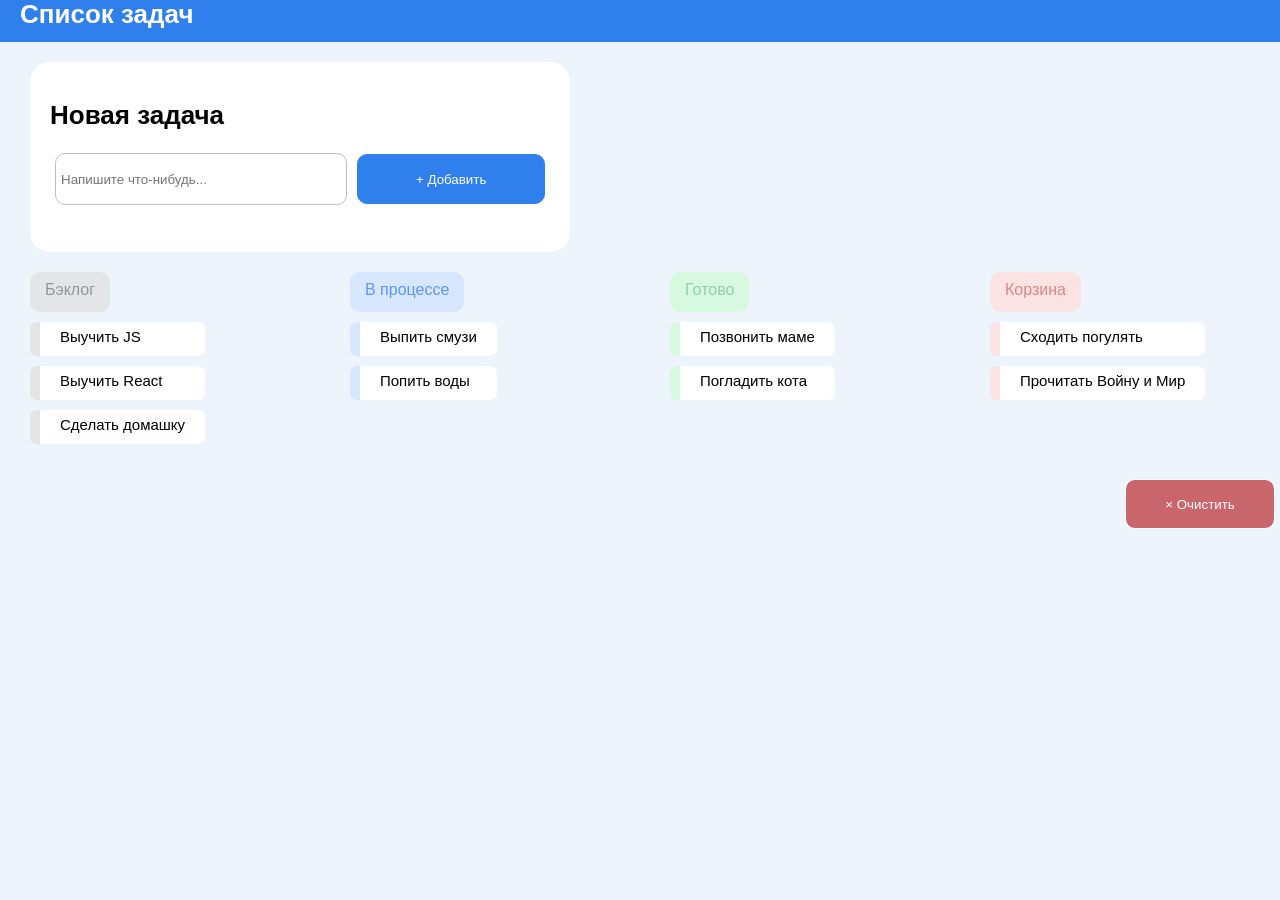
==== index.html @ 92730602 "Add all files to project" ====
<!DOCTYPE html>
<html lang="en">
<head>
    <meta charset="UTF-8">
    <meta name="viewport" content="width=device-width, initial-scale=1.0">
    <link rel="stylesheet" href="reset.css">
    <link rel="stylesheet" href="style.css">
    <title>Todo-list</title>
</head>
<body>
    
    <header>
        <h1 class="title">Список задач</h1>
    </header>
    <section class="new-task">
        <h2 class="new-task-title">Новая задача</h2>
        <article>
            <input type="text" class="new-task-text" placeholder="Напишите что-нибудь...">
            <button class="add-new-task">+ Добавить</button>
        </article>
        
    </section>
    <section class="container">
        <article class="tasks-container" id="backlog">
            <p class="tasks-title">Бэклог</p>
            <article class="task-list">
                <ul>
                    <li class="task">Выучить JS</li>
                    <li class="task">Выучить React</li>
                    <li class="task">Сделать домашку</li>
                </ul>
            </article>
        </article>
        <article class="tasks-container" id="in-process">
            <p class="tasks-title">В процессе</p>
            <article class="task-list">
                <ul>
                    <li class="task">Выпить смузи</li>
                    <li class="task">Попить воды</li>
                </ul>
            </article>
        </article>
        <article class="tasks-container" id="done">
            <p class="tasks-title">Готово</p>
            <article class="task-list">
                <ul>
                    <li class="task">Позвонить маме</li>
                    <li class="task">Погладить кота</li>
                </ul>
            </article>
        </article>
        <article class="tasks-container" id="bag">
            <p class="tasks-title">Корзина</p>
            <article class="task-list">
                <ul>
                    <li class="task">Сходить погулять</li>
                    <li class="task">Прочитать Войну и Мир</li>
                </ul>
            </article>
        </article>
    </section>
    <footer class="footer">
        <button class="clear-button"> × Очистить</button>
    </footer>
</body>
</html>
---- style.css ----
html,body {
    display: flex;
    flex-direction: column;
    align-items: flex-start;
    background-color: rgba(238, 244, 251, 1);
    font-family: Verdana, Geneva, Tahoma, sans-serif;
    padding: 0;
    margin: 0;
    height: 100%;
    width: 100%;
}

header {
    display: flex;
    flex-direction: row;
    align-items: flex-start;
    background-color: rgba(47, 128, 237, 1);
    color: white;
    font-family: Verdana, Geneva, Tahoma, sans-serif;
    font-size: 26px;
    font-weight: 600;
    margin: 0;
    padding: 1px 20px;
    height: 40px;
    width: 100%;
    text-align: start;
    margin-bottom: 20px;
}

.new-task {
    background-color: white;
    border-radius: 20px;
    height: 150px;
    width: 500px;
    padding: 20px;
    margin-left: 30px;
    margin-bottom: 20px;
}
.new-task article {
    display:flex;
    flex-direction: row;
    align-items: center;

}
.new-task-title {
    color: black;
    font-family: Verdana, Geneva, Tahoma, sans-serif;
    font-size: 26px;
    font-weight: 700;
    padding: 20px 0px;
}
.new-task-text {
    display:flex;
    border: 1px solid;
    border-radius: 10px;
    border-color: rgb(190, 190, 190);
    height: 40px;
    width: 300px;
    padding: 5px;
    margin: 5px;
}
.add-new-task{
    display:flex;
    align-items: center;
    justify-content: center;
    border: 1px solid;
    border-radius: 10px;
    border-color: rgba(47, 128, 237, 1);
    background-color: rgba(47, 128, 237, 1);
    color: white;
    margin: 5px;
    height: 50px;
    width: 40%;
    padding: 5px;
}

.container {
    display: flex;
    align-items: flex-start;
    margin-left: 30px;
    margin-bottom: 20px;
    height: auto;
    width: 100%;
}
.tasks-container {
    display: flex;
    align-items: flex-start;
    flex-direction: column;
    flex-wrap: wrap;
    height: auto;
    width: 100%;
}

.tasks-title {
    background-color: white;
    border-radius: 10px;
    height: 20px;
    width: auto;
    text-align: start;
    padding:10px 15px;
    margin-bottom: 10px;
}
.task-list {
    list-style: none;
    padding: 0;
}
.task {
    padding: 7px 20px;
    margin-bottom: 10px;
    background-color: white;
    border-radius: 7px;
    border-left: 10px solid red;
    font-family: Verdana, Geneva, Tahoma, sans-serif;
    font-size: 15px;
    font-weight: 300;
    height: 20px;
}
.footer {
    display:flex;
    justify-content: flex-end;
    width: 100%;
}
.clear-button{
    display: flex;
    align-items: center;
    justify-content: center;
    text-align: center;
    border: 1px solid;
    border-radius: 10px;
    background-color: rgba(201, 102, 108, 1);
    height: 50px;
    width: 150px;
    padding: 5px;
    color: white;
    margin:5px;
}

#backlog .tasks-title {
    background-color: rgba(228, 229, 230, 1);
    color:rgba(149, 150, 149, 1);
}
#in-process .tasks-title {
    background-color: rgba(214, 231, 255, 1);
    color:rgba(95, 150, 240, 1);
}
#done .tasks-title {
    background-color: rgba(215, 249, 224, 1);
    color:rgba(146, 208, 172, 1);
}
#bag .tasks-title {
    background-color: rgba(251, 227, 227, 1);
    color:rgba(214, 137, 138, 1);
}

#backlog .task {
    border-left: 10px solid rgba(228, 229, 230, 1);
}
#in-process .task {
    border-left: 10px solid rgba(214, 231, 255, 1);
}
#done .task {
    border-left: 10px solid rgba(215, 249, 224, 1);
}
#bag .task {
    border-left: 10px solid rgba(251, 227, 227, 1);
}
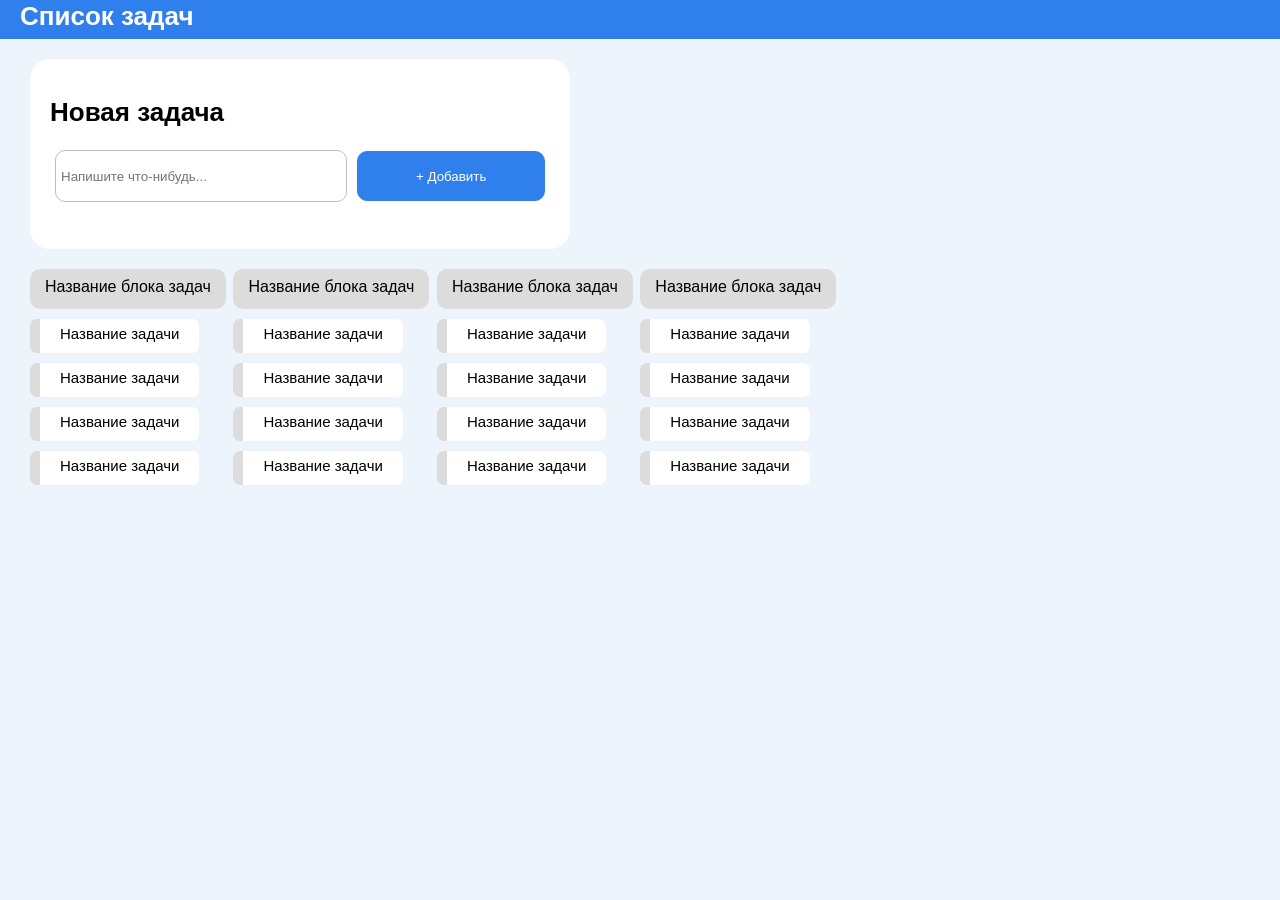
==== commit f37ccf47: "Add modified index.html, style.css" ====
--- a/index.html
+++ b/index.html
@@ -7,60 +7,12 @@
     <link rel="stylesheet" href="style.css">
     <title>Todo-list</title>
 </head>
-<body>
+<body class="board-app">
+    <main class="board-app__main">
+        <section class="add-task">
+        </section>
+    </main>
     
-    <header>
-        <h1 class="title">Список задач</h1>
-    </header>
-    <section class="new-task">
-        <h2 class="new-task-title">Новая задача</h2>
-        <article>
-            <input type="text" class="new-task-text" placeholder="Напишите что-нибудь...">
-            <button class="add-new-task">+ Добавить</button>
-        </article>
-        
-    </section>
-    <section class="container">
-        <article class="tasks-container" id="backlog">
-            <p class="tasks-title">Бэклог</p>
-            <article class="task-list">
-                <ul>
-                    <li class="task">Выучить JS</li>
-                    <li class="task">Выучить React</li>
-                    <li class="task">Сделать домашку</li>
-                </ul>
-            </article>
-        </article>
-        <article class="tasks-container" id="in-process">
-            <p class="tasks-title">В процессе</p>
-            <article class="task-list">
-                <ul>
-                    <li class="task">Выпить смузи</li>
-                    <li class="task">Попить воды</li>
-                </ul>
-            </article>
-        </article>
-        <article class="tasks-container" id="done">
-            <p class="tasks-title">Готово</p>
-            <article class="task-list">
-                <ul>
-                    <li class="task">Позвонить маме</li>
-                    <li class="task">Погладить кота</li>
-                </ul>
-            </article>
-        </article>
-        <article class="tasks-container" id="bag">
-            <p class="tasks-title">Корзина</p>
-            <article class="task-list">
-                <ul>
-                    <li class="task">Сходить погулять</li>
-                    <li class="task">Прочитать Войну и Мир</li>
-                </ul>
-            </article>
-        </article>
-    </section>
-    <footer class="footer">
-        <button class="clear-button"> × Очистить</button>
-    </footer>
+    <script src="src/main.js" type="module"></script>
 </body>
 </html>
--- a/style.css
+++ b/style.css
@@ -1,4 +1,4 @@
-html,body {
+html,.board-app {
     display: flex;
     flex-direction: column;
     align-items: flex-start;
@@ -36,7 +36,7 @@
     margin-left: 30px;
     margin-bottom: 20px;
 }
-.new-task article {
+.new-task div {
     display:flex;
     flex-direction: row;
     align-items: center;
@@ -92,7 +92,7 @@
 }
 
 .tasks-title {
-    background-color: white;
+    background-color: gainsboro;
     border-radius: 10px;
     height: 20px;
     width: auto;
@@ -109,7 +109,7 @@
     margin-bottom: 10px;
     background-color: white;
     border-radius: 7px;
-    border-left: 10px solid red;
+    border-left: 10px solid gainsboro;
     font-family: Verdana, Geneva, Tahoma, sans-serif;
     font-size: 15px;
     font-weight: 300;
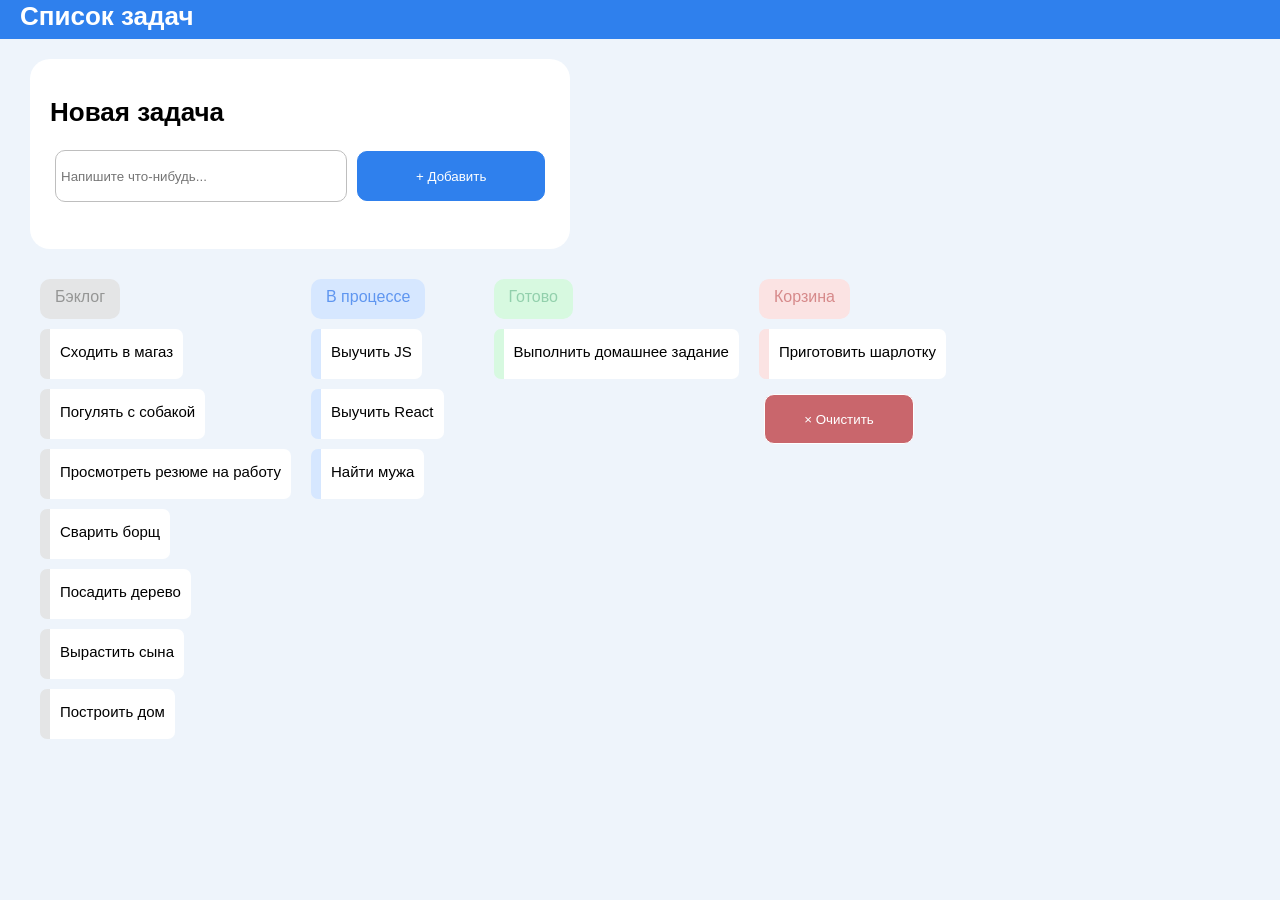
==== commit 0921e001: "Add all files task-3" ====
--- a/index.html
+++ b/index.html
@@ -11,6 +11,7 @@
     <main class="board-app__main">
         <section class="add-task">
         </section>
+        <section class="task-board"></section>
     </main>
     
     <script src="src/main.js" type="module"></script>
--- a/style.css
+++ b/style.css
@@ -89,6 +89,7 @@
     flex-wrap: wrap;
     height: auto;
     width: 100%;
+    margin: 10px;
 }
 
 .tasks-title {
@@ -105,7 +106,7 @@
     padding: 0;
 }
 .task {
-    padding: 7px 20px;
+    padding: 15px 10px;
     margin-bottom: 10px;
     background-color: white;
     border-radius: 7px;
@@ -114,6 +115,7 @@
     font-size: 15px;
     font-weight: 300;
     height: 20px;
+    width: max-content;
 }
 .footer {
     display:flex;
@@ -135,32 +137,33 @@
     margin:5px;
 }
 
-#backlog .tasks-title {
+.title--backlog {
     background-color: rgba(228, 229, 230, 1);
     color:rgba(149, 150, 149, 1);
 }
-#in-process .tasks-title {
+.title--processing {
     background-color: rgba(214, 231, 255, 1);
     color:rgba(95, 150, 240, 1);
 }
-#done .tasks-title {
+.title--done {
     background-color: rgba(215, 249, 224, 1);
     color:rgba(146, 208, 172, 1);
 }
-#bag .tasks-title {
+.title--basket {
     background-color: rgba(251, 227, 227, 1);
     color:rgba(214, 137, 138, 1);
 }
 
-#backlog .task {
+.task--backlog {
     border-left: 10px solid rgba(228, 229, 230, 1);
 }
-#in-process .task {
+.task--processing {
     border-left: 10px solid rgba(214, 231, 255, 1);
 }
-#done .task {
+.task--done {
     border-left: 10px solid rgba(215, 249, 224, 1);
 }
-#bag .task {
+.task--basket {
     border-left: 10px solid rgba(251, 227, 227, 1);
-}+}
+
